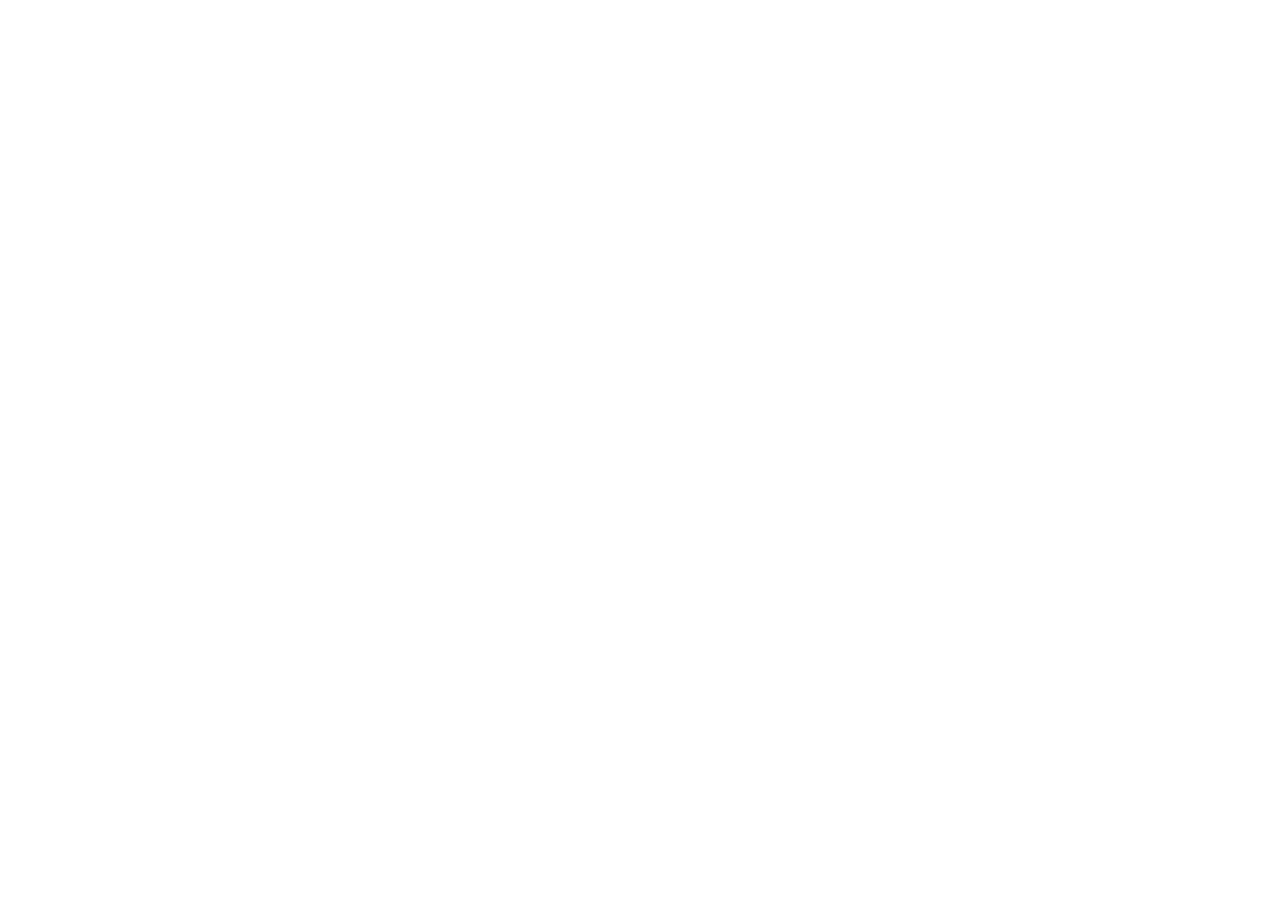
==== index.html @ b5c66559 "delat all information" ====
<!DOCTYPE html>
<html lang="en">

<head>
    <meta charset="UTF-8">
    <meta http-equiv="X-UA-Compatible" content="IE=edge">
    <meta name="viewport" content="width=device-width, initial-scale=1.0">
    <title>Homwork4_5</title>
    <link rel="stylesheet" href="/css/style.css">
    
</head>

<body>


</body>

</html>
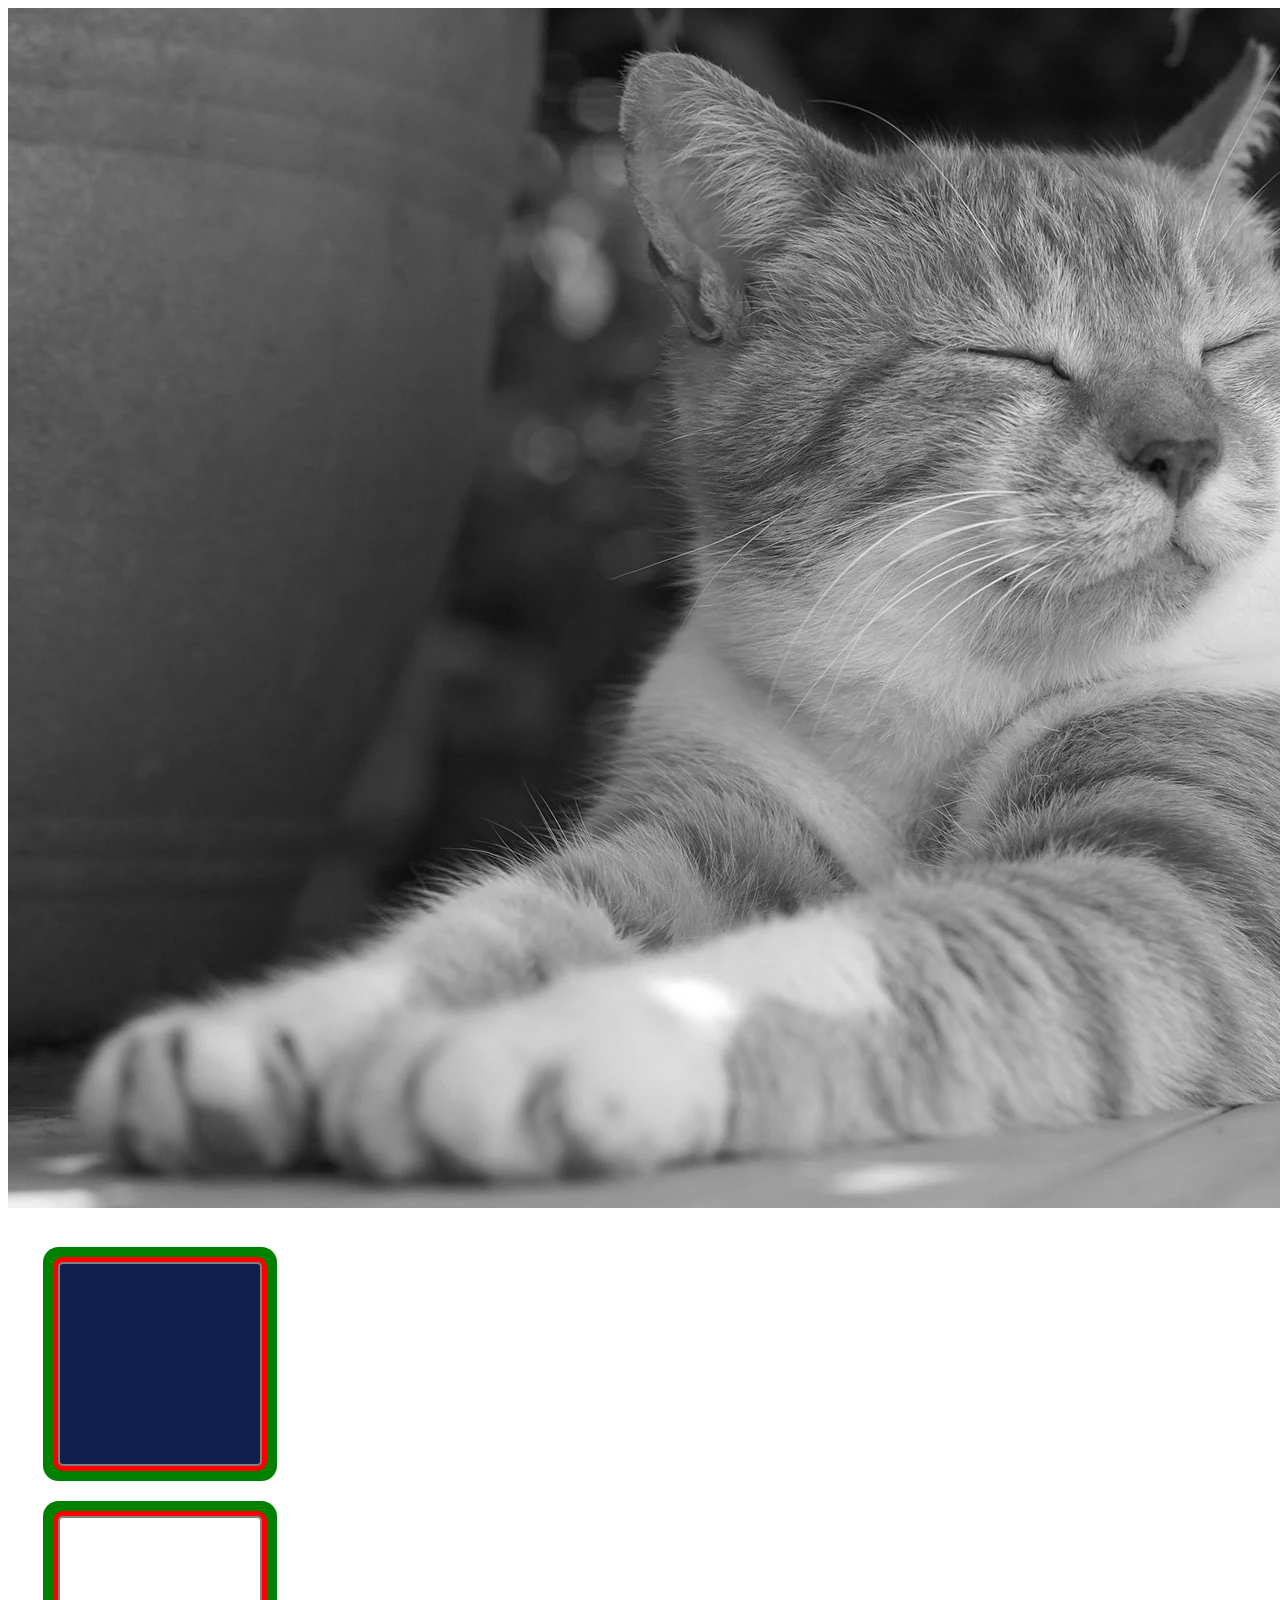
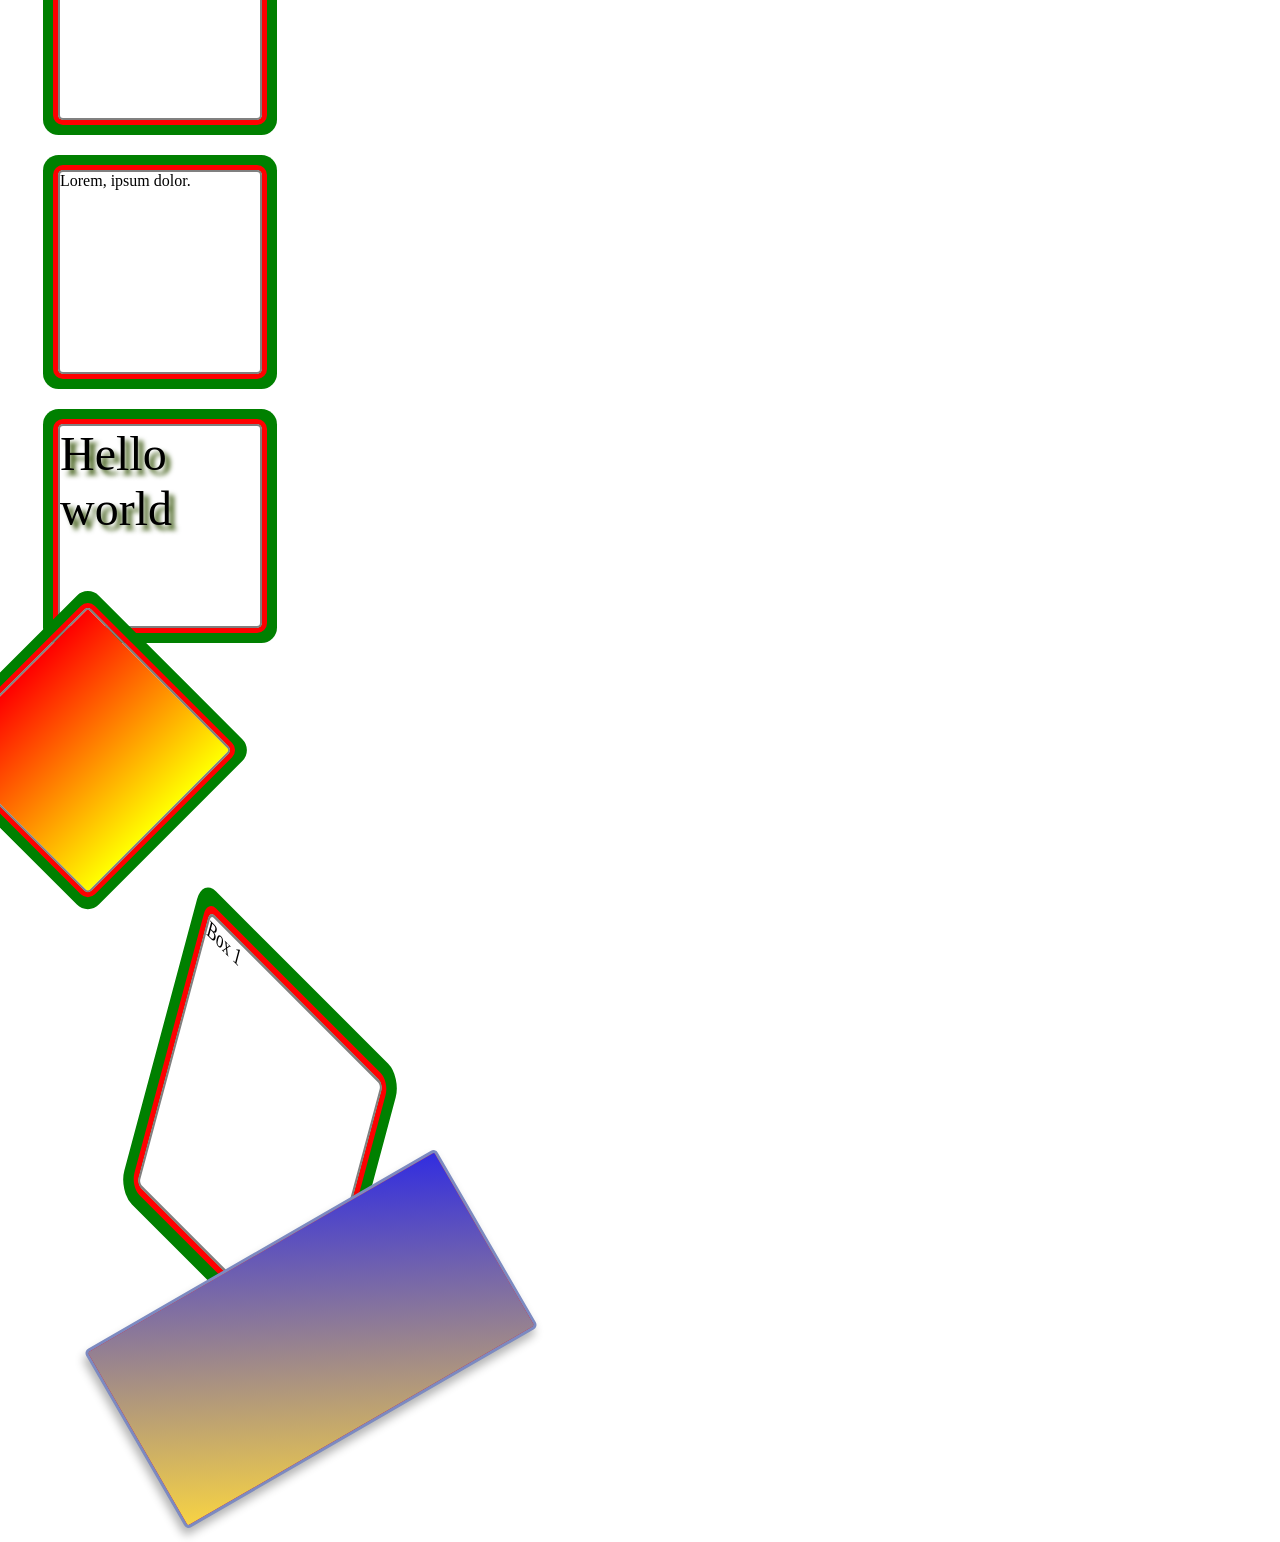
==== commit 5ee7988f: "make lesson" ====
--- a/index.html
+++ b/index.html
@@ -7,11 +7,18 @@
     <meta name="viewport" content="width=device-width, initial-scale=1.0">
     <title>Homwork4_5</title>
     <link rel="stylesheet" href="/css/style.css">
-    
+
 </head>
 
 <body>
-
+    <img src="/images/1800x1200_cat_relaxing_on_patio_other.webp" alt="">
+    <div class="animation__box"></div>
+    <div class="animation"></div>
+    <div class="lorem">Lorem, ipsum dolor.</div>
+    <div class="text">Hello world</div>
+    <div class="gradient"></div>
+    <div class="box">  Box 1 </div>
+    <div class="transform__gradient"></div>
 
 </body>
 
--- a/css/style.css
+++ b/css/style.css
@@ -0,0 +1,93 @@
+div {
+  position: relative;
+  width: 200px;
+  height: 200px;
+  margin: 50px;
+  border: 2px solid grey;
+  box-shadow: 0 0 0 5px red, 0 0 0 15px green;
+  border-radius: 5px;
+}
+.text {
+  text-shadow: 5px 5px 5px rgb(47, 78, 0);
+  font-size: 48px;
+}
+.gradient {
+  background-image: linear-gradient(to right, red, yellow);
+  transform: rotate(45deg);
+  transform-origin: top center;
+}
+.box {
+  transform: translate(100px, 100px) rotate(45deg) scale(120%) skew(30deg);
+}
+.transform__gradient {
+  margin: 100px 100px;
+  background-color: red;
+  width: 400px;
+  height: 200px;
+  background-image: linear-gradient(to);
+  border: 3px solid #7c8ac1;
+  box-shadow: -5px 5px 10px rgba(0, 0, 0, 30%);
+  background-image: linear-gradient(
+    to right top,
+    rgba(246, 240, 77, 88%),
+    rgba(21, 51, 288, 88%)
+  );
+  transform: rotate(-30deg);
+}
+
+.lorem {
+  transition: width 2s;
+}
+.lorem:hover {
+  width: 400px;
+}
+
+/* @keyframes clr {
+  from {
+    background-color: red;
+  }
+  to {
+    background-color: yellow;
+  }
+} */
+@keyframes clr2 {
+  0%{
+    background-color: red;
+  }
+  25%{
+      background-color: rgb(47, 78, 0);
+  }
+  50%{
+      background-color: salmon;
+  }
+  100%{
+      background-color: red;
+  }
+  }
+.animation {
+    animation-name: clr2;
+    animation-duration: 10s;
+    animation-iteration-count: infinite ;
+    animation-timing-function: ease-out;
+}
+
+
+@keyframes rotate{
+    from{
+    transform:rotate(0deg);
+}
+to{
+    transform:rotate(360deg);
+}
+}
+.animation__box{
+    background-color: rgb(15, 31, 80);
+    animation-name: rotate;
+    animation-duration: 1s ;
+    animation-iteration-count: infinite;
+}
+img{
+    width: 400;
+    height: 200;
+    filter: grayscale(100%);
+}
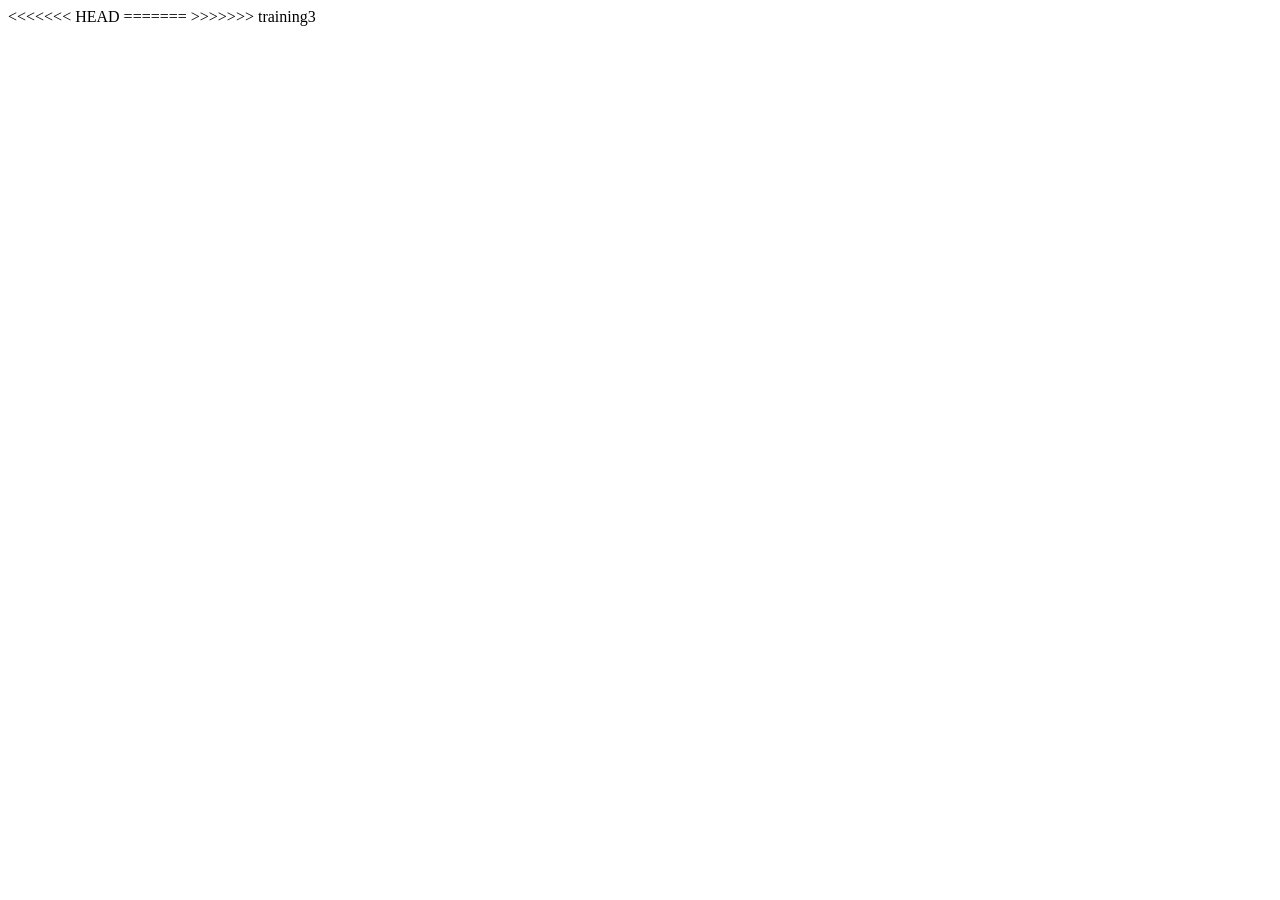
==== commit c3fac788: "my new branch" ====
--- a/index.html
+++ b/index.html
@@ -1,25 +1,17 @@
 <!DOCTYPE html>
 <html lang="en">
-
 <head>
     <meta charset="UTF-8">
     <meta http-equiv="X-UA-Compatible" content="IE=edge">
     <meta name="viewport" content="width=device-width, initial-scale=1.0">
-    <title>Homwork4_5</title>
-    <link rel="stylesheet" href="/css/style.css">
+    <title>Document</title>
+    <link rel="stylesheet" href="css/style.css ">
+</head>
+<body>
+<<<<<<< HEAD
+  
+=======
 
-</head>
-
-<body>
-    <img src="/images/1800x1200_cat_relaxing_on_patio_other.webp" alt="">
-    <div class="animation__box"></div>
-    <div class="animation"></div>
-    <div class="lorem">Lorem, ipsum dolor.</div>
-    <div class="text">Hello world</div>
-    <div class="gradient"></div>
-    <div class="box">  Box 1 </div>
-    <div class="transform__gradient"></div>
-
+>>>>>>> training3
 </body>
-
-</html>+</html>
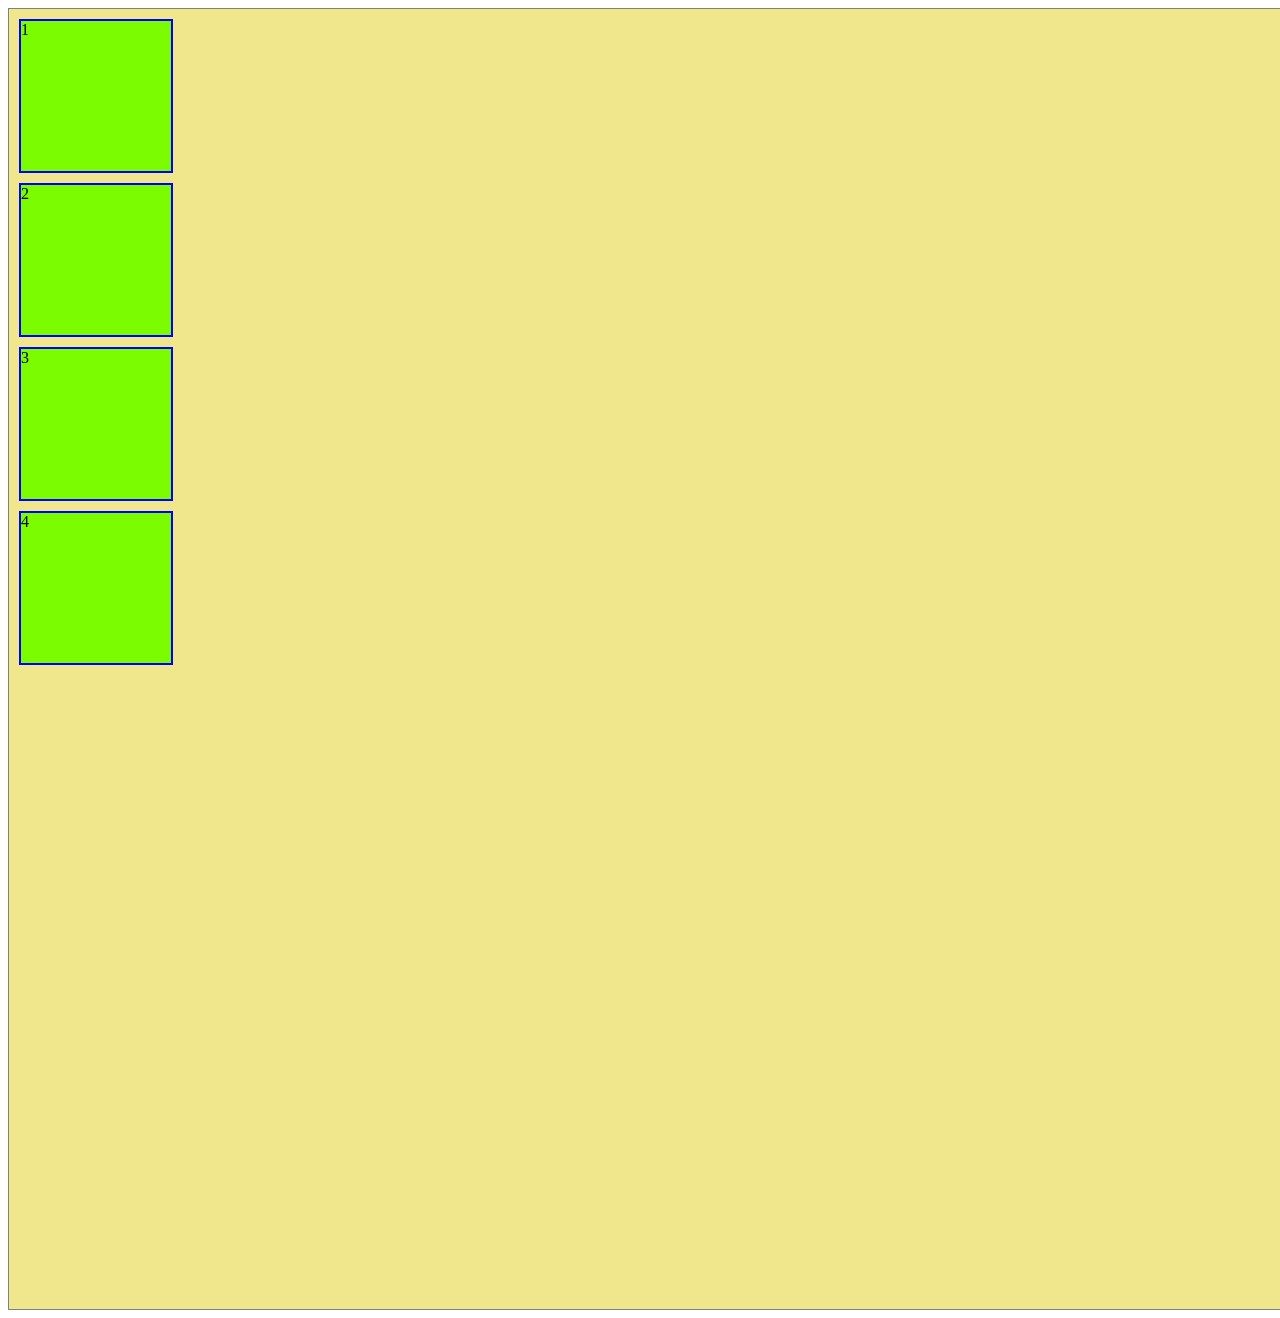
==== commit 703a2d78: "add lesson 7" ====
--- a/index.html
+++ b/index.html
@@ -7,11 +7,13 @@
     <title>Document</title>
     <link rel="stylesheet" href="css/style.css ">
 </head>
-<body>
-<<<<<<< HEAD
-  
-=======
-
->>>>>>> training3
+<body><div class="conteiner">
+  <div id="conteiner">
+      <div class="box" id="box1">1</div>
+      <div class="box" id="box2">2</div>
+      <div class="box" id="box3">3</div>
+      <div class="box" id="box4">4</div>
+  </div>
+</div>
 </body>
 </html>
--- a/css/style.css
+++ b/css/style.css
@@ -1,93 +1,31 @@
-div {
-  position: relative;
-  width: 200px;
-  height: 200px;
-  margin: 50px;
-  border: 2px solid grey;
-  box-shadow: 0 0 0 5px red, 0 0 0 15px green;
-  border-radius: 5px;
-}
-.text {
-  text-shadow: 5px 5px 5px rgb(47, 78, 0);
-  font-size: 48px;
-}
-.gradient {
-  background-image: linear-gradient(to right, red, yellow);
-  transform: rotate(45deg);
-  transform-origin: top center;
+#conteiner {
+  width: 1700px;
+  height: 1300px;
+  border: 1px solid grey;
+
+justify-self: flex-end;
+  background-color: khaki;
+  /* flex-grow: 1;
+  justify-content: center;
+  align-items: center; */
+  /* justify-self: flex-end; */
+
+ 
 }
 .box {
-  transform: translate(100px, 100px) rotate(45deg) scale(120%) skew(30deg);
+  width: 150px;
+  height: 150px;
+  background-color: lawngreen;
+  margin: 10px;
+  border: 2px solid blue;
+  
+  /* flex-grow: 1; */
 }
-.transform__gradient {
-  margin: 100px 100px;
-  background-color: red;
-  width: 400px;
-  height: 200px;
-  background-image: linear-gradient(to);
-  border: 3px solid #7c8ac1;
-  box-shadow: -5px 5px 10px rgba(0, 0, 0, 30%);
-  background-image: linear-gradient(
-    to right top,
-    rgba(246, 240, 77, 88%),
-    rgba(21, 51, 288, 88%)
-  );
-  transform: rotate(-30deg);
+#box2{
+   /* align-self: flex-end; */
+    
+}
+#box4{
+    /* justify-content: flex-end; */
 }
 
-.lorem {
-  transition: width 2s;
-}
-.lorem:hover {
-  width: 400px;
-}
-
-/* @keyframes clr {
-  from {
-    background-color: red;
-  }
-  to {
-    background-color: yellow;
-  }
-} */
-@keyframes clr2 {
-  0%{
-    background-color: red;
-  }
-  25%{
-      background-color: rgb(47, 78, 0);
-  }
-  50%{
-      background-color: salmon;
-  }
-  100%{
-      background-color: red;
-  }
-  }
-.animation {
-    animation-name: clr2;
-    animation-duration: 10s;
-    animation-iteration-count: infinite ;
-    animation-timing-function: ease-out;
-}
-
-
-@keyframes rotate{
-    from{
-    transform:rotate(0deg);
-}
-to{
-    transform:rotate(360deg);
-}
-}
-.animation__box{
-    background-color: rgb(15, 31, 80);
-    animation-name: rotate;
-    animation-duration: 1s ;
-    animation-iteration-count: infinite;
-}
-img{
-    width: 400;
-    height: 200;
-    filter: grayscale(100%);
-}
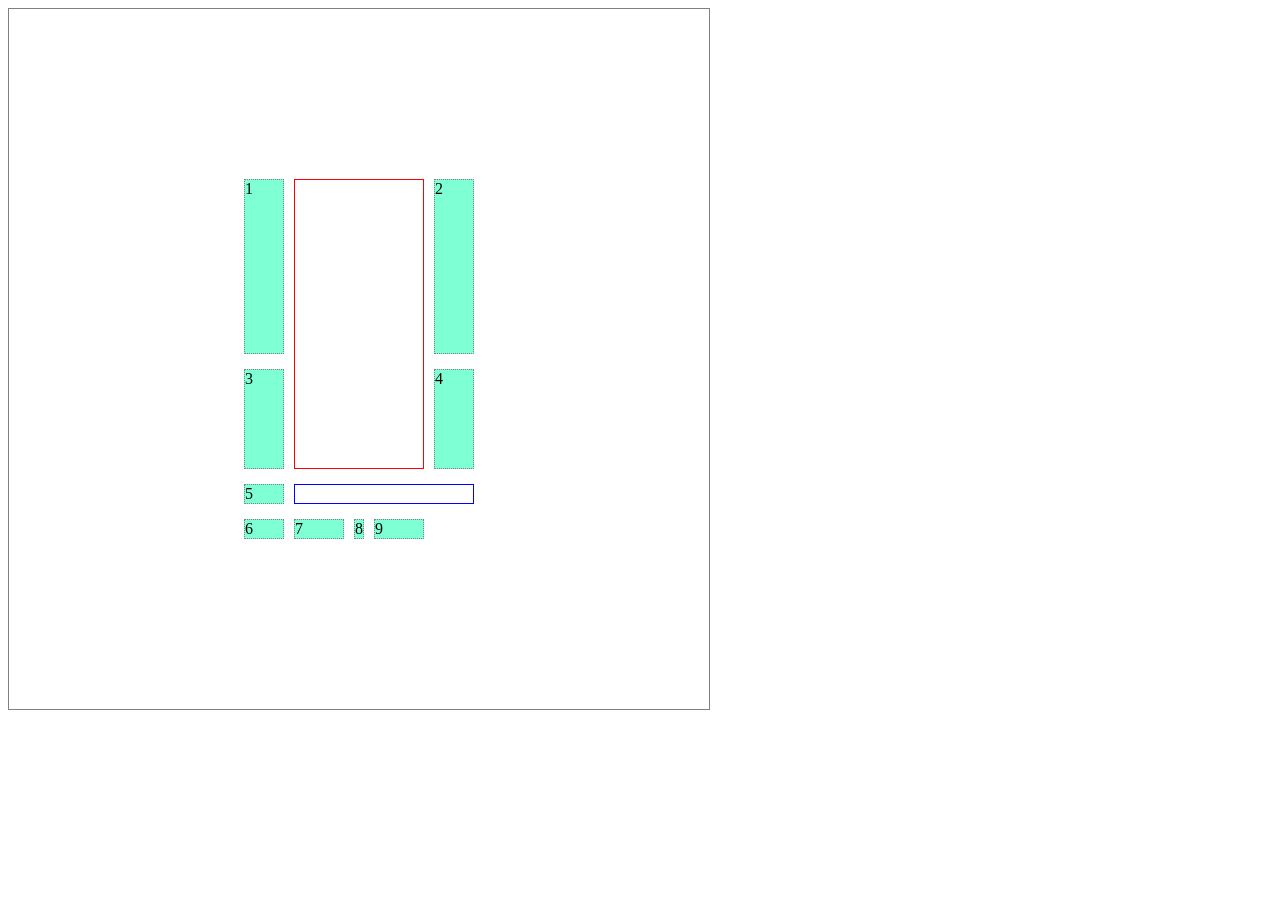
==== commit d7932db8: "add lesson 8" ====
--- a/index.html
+++ b/index.html
@@ -1,19 +1,29 @@
 <!DOCTYPE html>
 <html lang="en">
+
 <head>
-    <meta charset="UTF-8">
-    <meta http-equiv="X-UA-Compatible" content="IE=edge">
-    <meta name="viewport" content="width=device-width, initial-scale=1.0">
-    <title>Document</title>
-    <link rel="stylesheet" href="css/style.css ">
+  <meta charset="UTF-8">
+  <meta http-equiv="X-UA-Compatible" content="IE=edge">
+  <meta name="viewport" content="width=device-width, initial-scale=1.0">
+  <title>Document</title>
+  <link rel="stylesheet" href="css/style.css ">
 </head>
-<body><div class="conteiner">
-  <div id="conteiner">
-      <div class="box" id="box1">1</div>
-      <div class="box" id="box2">2</div>
-      <div class="box" id="box3">3</div>
-      <div class="box" id="box4">4</div>
+
+<body>
+  <div class="conteiner">
+    <div class="box">1</div>
+    <div class="box">2</div>
+    <div class="box">3</div>
+    <div class="box">4</div>
+    <div class="box">5</div>
+    <div class="box">6</div>
+    <div class="box">7</div>
+    <div class="box">8</div>
+    <div class="box">9</div>
+    <div class="item__a"></div>
+    <div class="item__с"></div>
+
   </div>
-</div>
 </body>
-</html>
+
+</html>
--- a/css/style.css
+++ b/css/style.css
@@ -1,31 +1,31 @@
-#conteiner {
-  width: 1700px;
-  height: 1300px;
-  border: 1px solid grey;
-
-justify-self: flex-end;
-  background-color: khaki;
-  /* flex-grow: 1;
-  justify-content: center;
-  align-items: center; */
-  /* justify-self: flex-end; */
-
- 
+.conteiner {
+  display: grid;
+  width: 700px;
+  height: 700px;
+  border: 1px solid gray;
+   /* grid-template-columns: repeat(3,80px);
+   grid-template-rows: repeat(3,80px); */
+   grid-template-columns:[first] 40px [line2] 50px [line3] auto [col4-start] 50px [five]40px [end];
+   grid-template-rows:  [row1-start] 25% [row1-end] 100px [third-line] auto [lost-line] ;
+   grid-gap: 15px 10px;
+   justify-content: center;
+   align-content:center;
 }
-.box {
-  width: 150px;
-  height: 150px;
-  background-color: lawngreen;
-  margin: 10px;
-  border: 2px solid blue;
-  
-  /* flex-grow: 1; */
+.box{
+  /* width: 100px;
+  height: 100px; */
+  background-color: aquamarine;
+  border: 1px dotted grey;
 }
-#box2{
-   /* align-self: flex-end; */
-    
+.item__a{
+  grid-column-start: 2 ;
+  grid-column-end: five;
+  grid-row-start: row1-start;
+  grid-row-end: 3;
+  border: 1px solid red;
 }
-#box4{
-    /* justify-content: flex-end; */
+.item__с{
+  border: 1px solid blue;
+  grid-column: 2 / span 4;
+  grid-row: third-line / 4 ;
 }
-
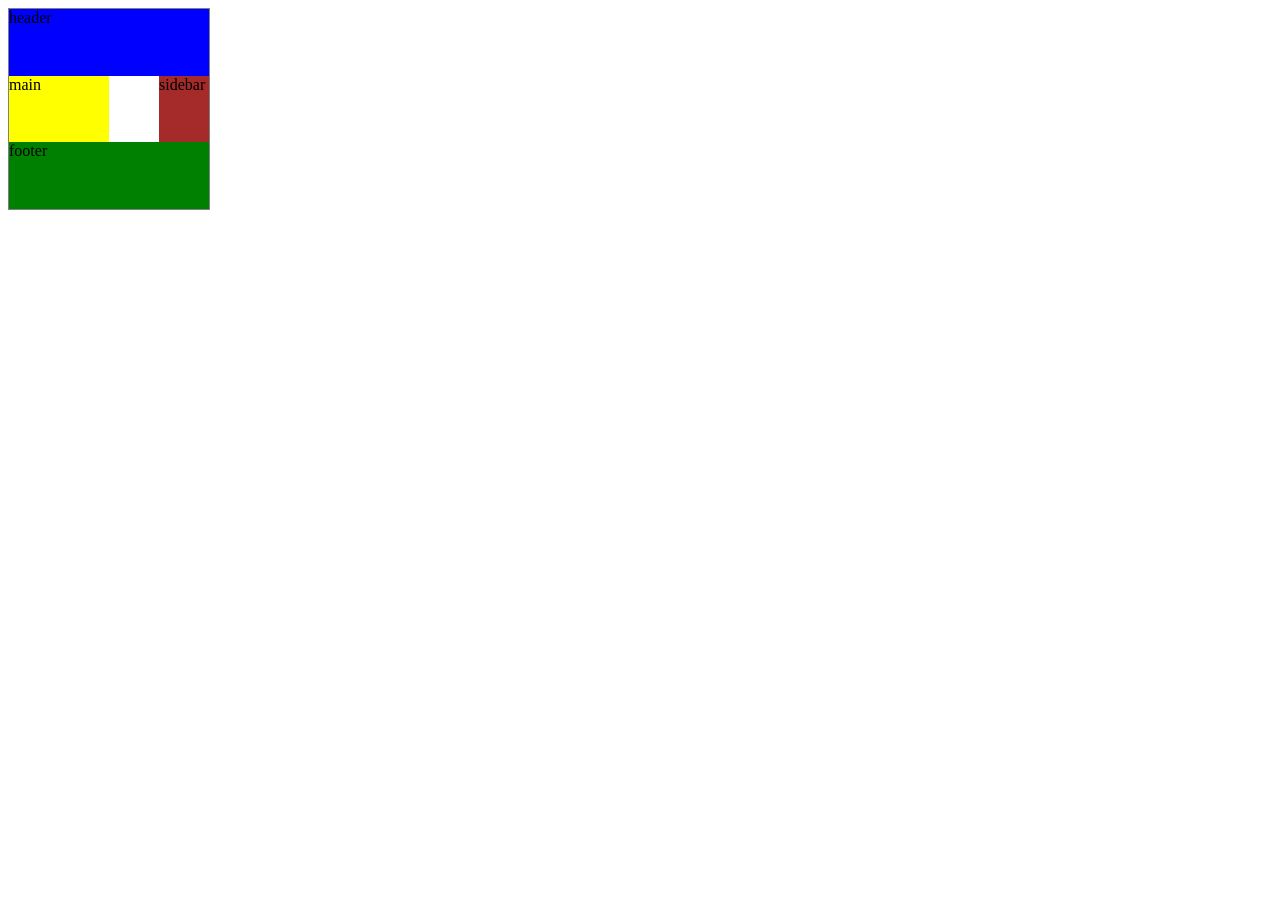
==== commit 973fe450: "add new lesoon" ====
--- a/index.html
+++ b/index.html
@@ -11,17 +11,10 @@
 
 <body>
   <div class="conteiner">
-    <div class="box">1</div>
-    <div class="box">2</div>
-    <div class="box">3</div>
-    <div class="box">4</div>
-    <div class="box">5</div>
-    <div class="box">6</div>
-    <div class="box">7</div>
-    <div class="box">8</div>
-    <div class="box">9</div>
-    <div class="item__a"></div>
-    <div class="item__с"></div>
+    <div class="item__a">header</div>
+    <div class="item__b">main</div>
+    <div class="item__c">sidebar</div>
+    <div class="item__d">footer</div>
 
   </div>
 </body>
--- a/css/style.css
+++ b/css/style.css
@@ -1,31 +1,30 @@
-.conteiner {
+.conteiner{
+  width: 200px;
+  height: 200px;
   display: grid;
-  width: 700px;
-  height: 700px;
-  border: 1px solid gray;
-   /* grid-template-columns: repeat(3,80px);
-   grid-template-rows: repeat(3,80px); */
-   grid-template-columns:[first] 40px [line2] 50px [line3] auto [col4-start] 50px [five]40px [end];
-   grid-template-rows:  [row1-start] 25% [row1-end] 100px [third-line] auto [lost-line] ;
-   grid-gap: 15px 10px;
-   justify-content: center;
-   align-content:center;
-}
-.box{
-  /* width: 100px;
-  height: 100px; */
-  background-color: aquamarine;
-  border: 1px dotted grey;
+  grid-template-columns: repeat(4,50px);
+  grid-template-rows: auto;
+  border:1px solid gray;
+  grid-template-areas: 
+  "header header header header" 
+  "main main . sidebar"
+  "footer footer footer footer";
 }
 .item__a{
-  grid-column-start: 2 ;
-  grid-column-end: five;
-  grid-row-start: row1-start;
-  grid-row-end: 3;
-  border: 1px solid red;
+background-color: blue;
+grid-area: header;
 }
-.item__с{
-  border: 1px solid blue;
-  grid-column: 2 / span 4;
-  grid-row: third-line / 4 ;
+.item__b{
+background-color: yellow;
+grid-area: main;
 }
+
+.item__c{
+  background-color: brown;
+  grid-area: sidebar;
+}
+
+.item__d{
+background-color: green;
+grid-area: footer;
+}
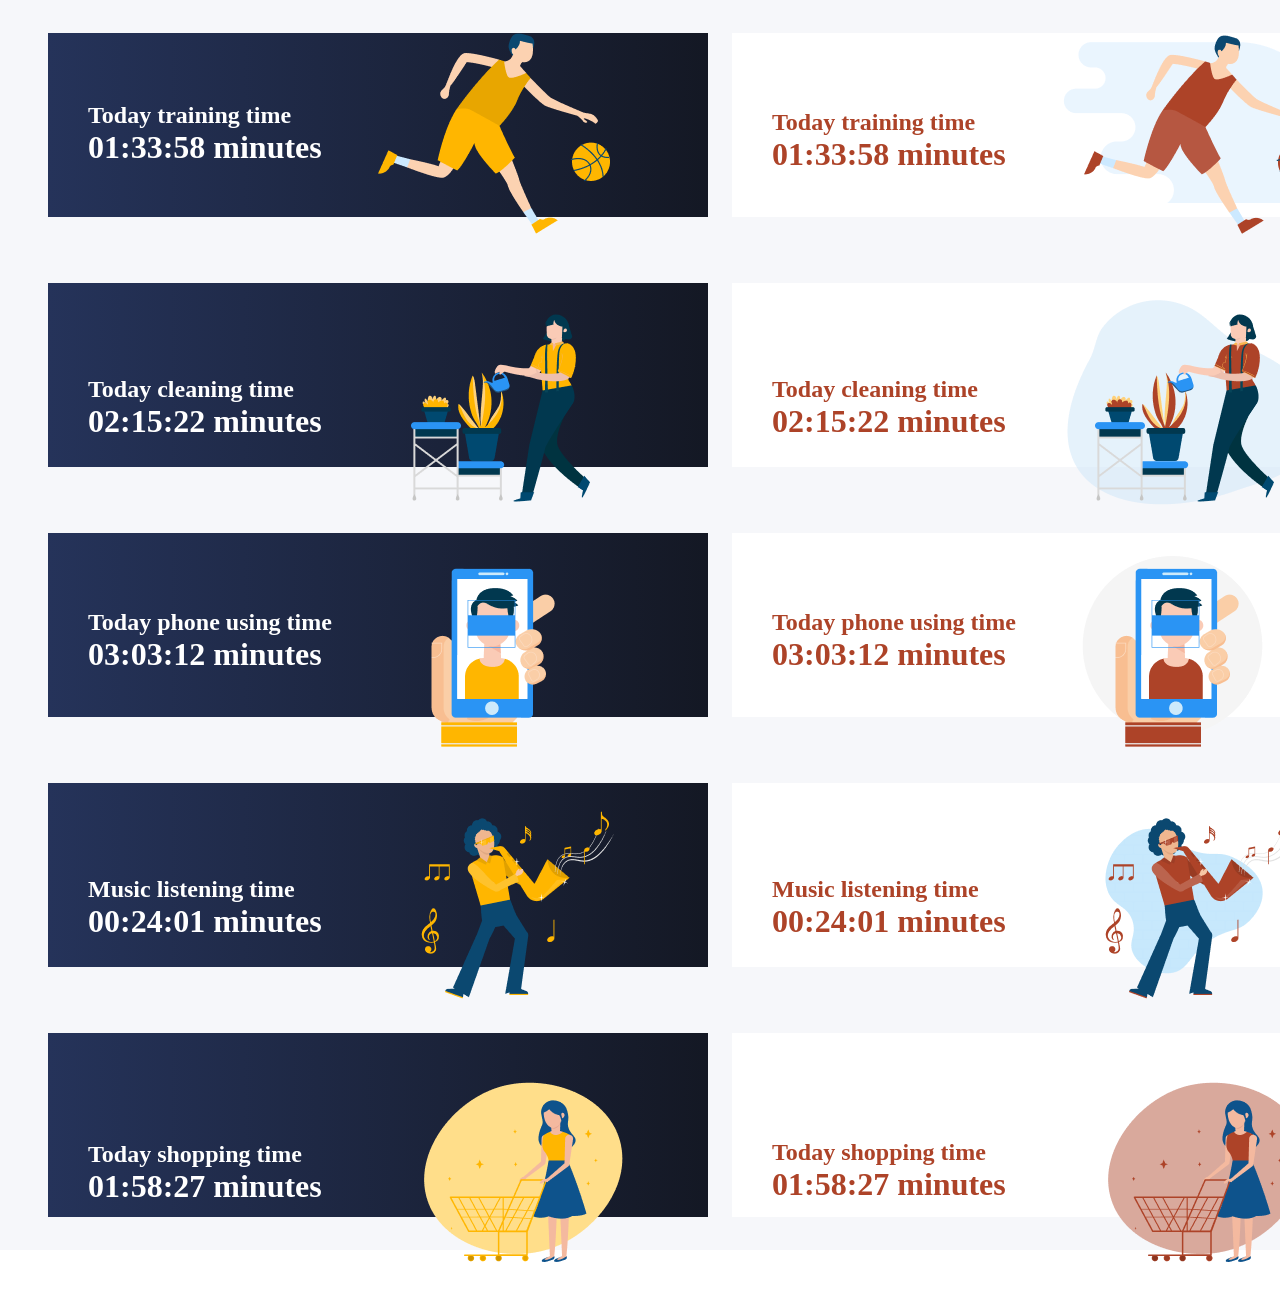
==== commit 83eba96d: "make homwork" ====
--- a/index.html
+++ b/index.html
@@ -11,12 +11,77 @@
 
 <body>
   <div class="conteiner">
-    <div class="item__a">header</div>
-    <div class="item__b">main</div>
-    <div class="item__c">sidebar</div>
-    <div class="item__d">footer</div>
+    <div class="item_1 box not_paired ">
+      <div class="text">
+        <h6>Today training time</h6>
+        <h5>01:33:58 minutes</h5>
+      </div>
+      <img src="/img/item1.png" alt="">
+    </div>
+    <div class="item_2 box ">
+      <div class="text">
+        <h6>Today training time</h6>
+        <h5>01:33:58 minutes</h5>
+      </div>
+      <img src="/img/item2.png" alt="">
+    </div>
+    <div class="item_3 box not_paired">
+      <div class="text">
+        <h6>Today cleaning time</h6>
+        <h5>02:15:22 minutes</h5>
+      </div>
+      <img src="/img/item3.png" alt="">
+    </div>
+    <div class="item_4 box ">
+      <div class="text">
+        <h6>Today cleaning time</h6>
+        <h5>02:15:22 minutes</h5>
+      </div>
+      <img src="/img/item4.png" alt="">
+    </div>
+    <div class="item_5 box not_paired">
+      <div class="text">
+        <h6>Today phone using time</h6>
+        <h5>03:03:12 minutes</h5>
+      </div>
+      <img src="/img/item5.png" alt="">
+    </div>
+    <div class="item_6 box ">
+      <div class="text">
+        <h6>Today phone using time</h6>
+        <h5>03:03:12 minutes</h5>
+      </div>
+      <img src="/img/item6.png" alt="">
+    </div>
+    <div class="item_7 box not_paired">
+      <div class="text">
+        <h6>Music listening time</h6>
+        <h5>00:24:01 minutes</h5>
+      </div>
+      <img src="/img/item7.png" alt="">
+    </div>
+    <div class="item_8 box ">
+      <div class="text">
+        <h6>Music listening time</h6>
+        <h5>00:24:01 minutes</h5>
+      </div>
+      <img src="/img/item8.png" alt="">
+    </div>
+    <div class="item_9 box not_paired ">
+      <div class="text">
+        <h6>Today shopping time</h6>
+        <h5>01:58:27 minutes</h5>
+      </div>
+      <img src="/img/item9.png" alt="">
+    </div>
+    <div class="item_10 box ">
+      <div class="text">
+        <h6>Today shopping time</h6>
+        <h5>01:58:27 minutes</h5>
+      </div>
+      <img src="/img/item10.png" alt="">
+    </div>
 
   </div>
-</body>
 
 </html>
--- a/css/style.css
+++ b/css/style.css
@@ -1,30 +1,51 @@
-.conteiner{
-  width: 200px;
-  height: 200px;
-  display: grid;
-  grid-template-columns: repeat(4,50px);
-  grid-template-rows: auto;
-  border:1px solid gray;
-  grid-template-areas: 
-  "header header header header" 
-  "main main . sidebar"
-  "footer footer footer footer";
-}
-.item__a{
-background-color: blue;
-grid-area: header;
-}
-.item__b{
-background-color: yellow;
-grid-area: main;
+* {
+  margin: 0;
+  padding: 0;
 }
 
-.item__c{
-  background-color: brown;
-  grid-area: sidebar;
+.conteiner {
+  max-width: 1440px;
+  padding: 32px 48px 32px 48px;
+  margin: auto;
+  background: #F6F7FA;
+  display: grid;
+  grid-template-columns: 660px 660px;
+  grid-template-rows: 186px 186px 186px 186px 186px;
+  gap: 64px 24px;
 }
 
-.item__d{
-background-color: green;
-grid-area: footer;
+.box {
+  display: grid;
+  grid-template-columns: 1fr 1fr;
+  height: 184px;
+  background-color: #fff;
+  align-self: center;
+  justify-content: center;
+  align-items: center;
+  
 }
+
+.not_paired {
+  background-image: linear-gradient(to right, #25335A, #141824) !important;
+}
+
+.not_paired>.text>h6 {
+  color: #fff;
+}
+
+.not_paired>.text>h5 {
+  color: #fff;
+}
+
+h5 {
+  font-size: 32px;
+  color: #AD4328;
+}
+
+h6 {
+  font-size: 24px;
+  color: #AD4328;
+}
+.text{
+  margin-left: 40px;
+}
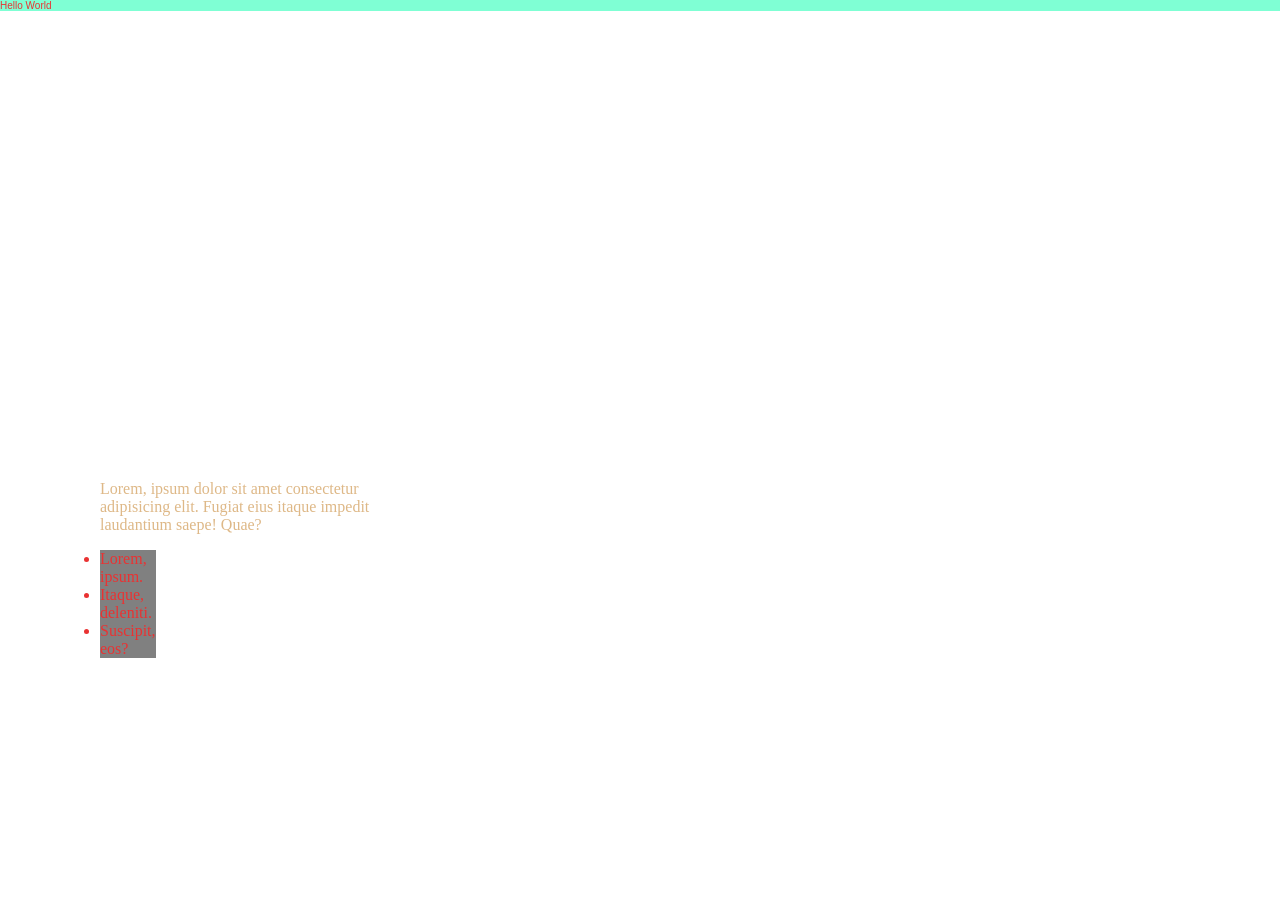
==== commit 0d84ef54: "add new lesson" ====
--- a/index.html
+++ b/index.html
@@ -1,87 +1,25 @@
 <!DOCTYPE html>
 <html lang="en">
-
 <head>
   <meta charset="UTF-8">
   <meta http-equiv="X-UA-Compatible" content="IE=edge">
   <meta name="viewport" content="width=device-width, initial-scale=1.0">
   <title>Document</title>
-  <link rel="stylesheet" href="css/style.css ">
+  <link rel="stylesheet" href="/css/style.css">
 </head>
-
 <body>
   <div class="conteiner">
-    <div class="item_1 box not_paired ">
-      <div class="text">
-        <h6>Today training time</h6>
-        <h5>01:33:58 minutes</h5>
-      </div>
-      <img src="/img/item1.png" alt="">
-    </div>
-    <div class="item_2 box ">
-      <div class="text">
-        <h6>Today training time</h6>
-        <h5>01:33:58 minutes</h5>
-      </div>
-      <img src="/img/item2.png" alt="">
-    </div>
-    <div class="item_3 box not_paired">
-      <div class="text">
-        <h6>Today cleaning time</h6>
-        <h5>02:15:22 minutes</h5>
-      </div>
-      <img src="/img/item3.png" alt="">
-    </div>
-    <div class="item_4 box ">
-      <div class="text">
-        <h6>Today cleaning time</h6>
-        <h5>02:15:22 minutes</h5>
-      </div>
-      <img src="/img/item4.png" alt="">
-    </div>
-    <div class="item_5 box not_paired">
-      <div class="text">
-        <h6>Today phone using time</h6>
-        <h5>03:03:12 minutes</h5>
-      </div>
-      <img src="/img/item5.png" alt="">
-    </div>
-    <div class="item_6 box ">
-      <div class="text">
-        <h6>Today phone using time</h6>
-        <h5>03:03:12 minutes</h5>
-      </div>
-      <img src="/img/item6.png" alt="">
-    </div>
-    <div class="item_7 box not_paired">
-      <div class="text">
-        <h6>Music listening time</h6>
-        <h5>00:24:01 minutes</h5>
-      </div>
-      <img src="/img/item7.png" alt="">
-    </div>
-    <div class="item_8 box ">
-      <div class="text">
-        <h6>Music listening time</h6>
-        <h5>00:24:01 minutes</h5>
-      </div>
-      <img src="/img/item8.png" alt="">
-    </div>
-    <div class="item_9 box not_paired ">
-      <div class="text">
-        <h6>Today shopping time</h6>
-        <h5>01:58:27 minutes</h5>
-      </div>
-      <img src="/img/item9.png" alt="">
-    </div>
-    <div class="item_10 box ">
-      <div class="text">
-        <h6>Today shopping time</h6>
-        <h5>01:58:27 minutes</h5>
-      </div>
-      <img src="/img/item10.png" alt="">
-    </div>
-
+  <nav>
+    <ul>
+      <li>Lorem, ipsum.</li>
+      <li>Itaque, deleniti.</li>
+      <li>Suscipit, eos?</li>
+    </ul>
+  </nav>
+</div>
+  <div class="text">
+    Hello World
   </div>
-
+<p class="box">Lorem, ipsum dolor sit amet consectetur adipisicing elit. Fugiat eius itaque impedit laudantium saepe! Quae?</p>
+</body>
 </html>
--- a/css/style.css
+++ b/css/style.css
@@ -1,51 +1,41 @@
 * {
-  margin: 0;
-  padding: 0;
-}
+  padding: 0px;
+  margin: 0px; }
+
+.text {
+  background-color: aquamarine;
+  color: #e93232;
+  font-family: sanf-serif ,Arial;
+  font-size: 10px; }
+
+nav {
+  position: fixed;
+  top: 100px; }
+  nav ul {
+    background-color: gray;
+    color: #e93232; }
+    nav ul:hover {
+      background-color: yellow; }
+
+p {
+  color: #e93232; }
+  p:hover {
+    color: black; }
+
+.box {
+  width: 300px;
+  height: 300px;
+  position: absolute;
+  top: 70%;
+  transform: translate(-50%, -50%);
+  left: 250px;
+  color: burlywood; }
+  .box:hover {
+    background-color: gold; }
 
 .conteiner {
-  max-width: 1440px;
-  padding: 32px 48px 32px 48px;
-  margin: auto;
-  background: #F6F7FA;
-  display: grid;
-  grid-template-columns: 660px 660px;
-  grid-template-rows: 186px 186px 186px 186px 186px;
-  gap: 64px 24px;
-}
-
-.box {
-  display: grid;
-  grid-template-columns: 1fr 1fr;
-  height: 184px;
-  background-color: #fff;
-  align-self: center;
-  justify-content: center;
-  align-items: center;
-  
-}
-
-.not_paired {
-  background-image: linear-gradient(to right, #25335A, #141824) !important;
-}
-
-.not_paired>.text>h6 {
-  color: #fff;
-}
-
-.not_paired>.text>h5 {
-  color: #fff;
-}
-
-h5 {
-  font-size: 32px;
-  color: #AD4328;
-}
-
-h6 {
-  font-size: 24px;
-  color: #AD4328;
-}
-.text{
-  margin-left: 40px;
-}+  position: absolute;
+  top: 50%;
+  transform: translate(-50%, -50%);
+  left: 100px;
+  background-color: gray; }
